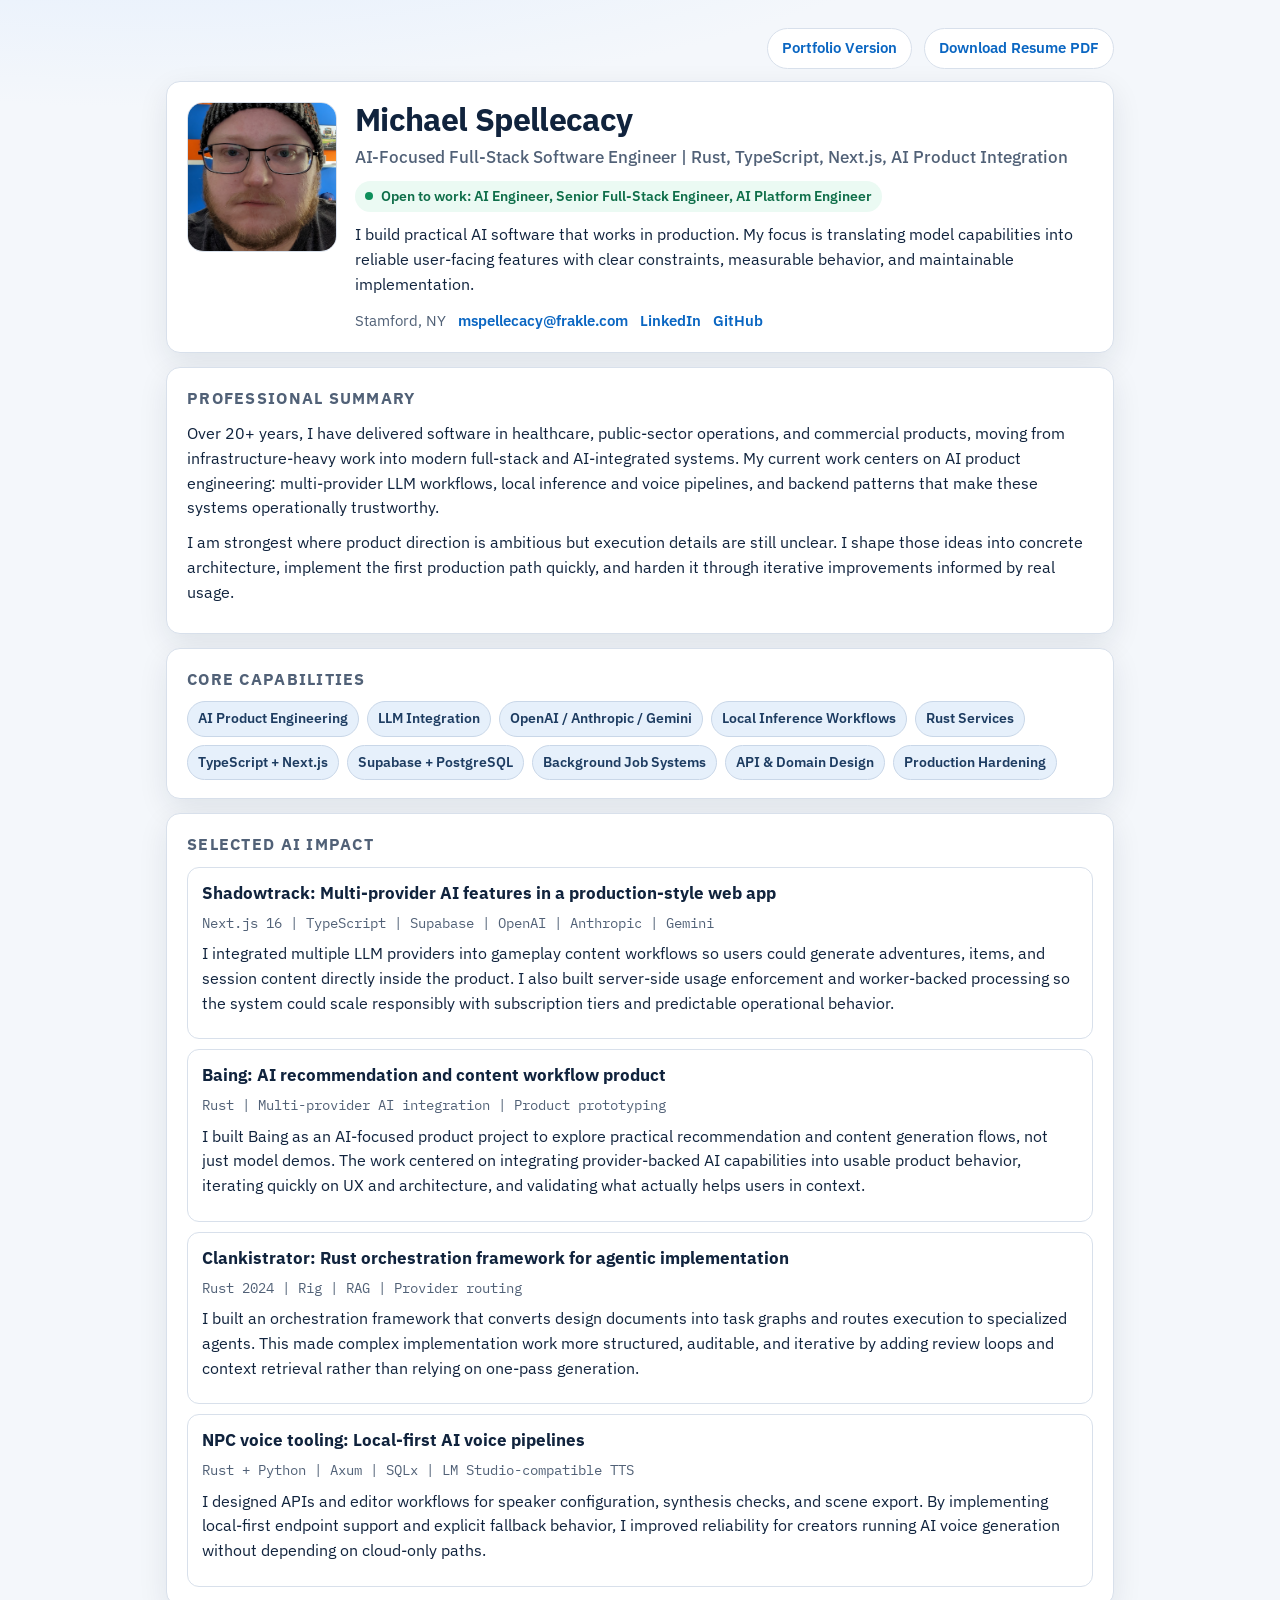
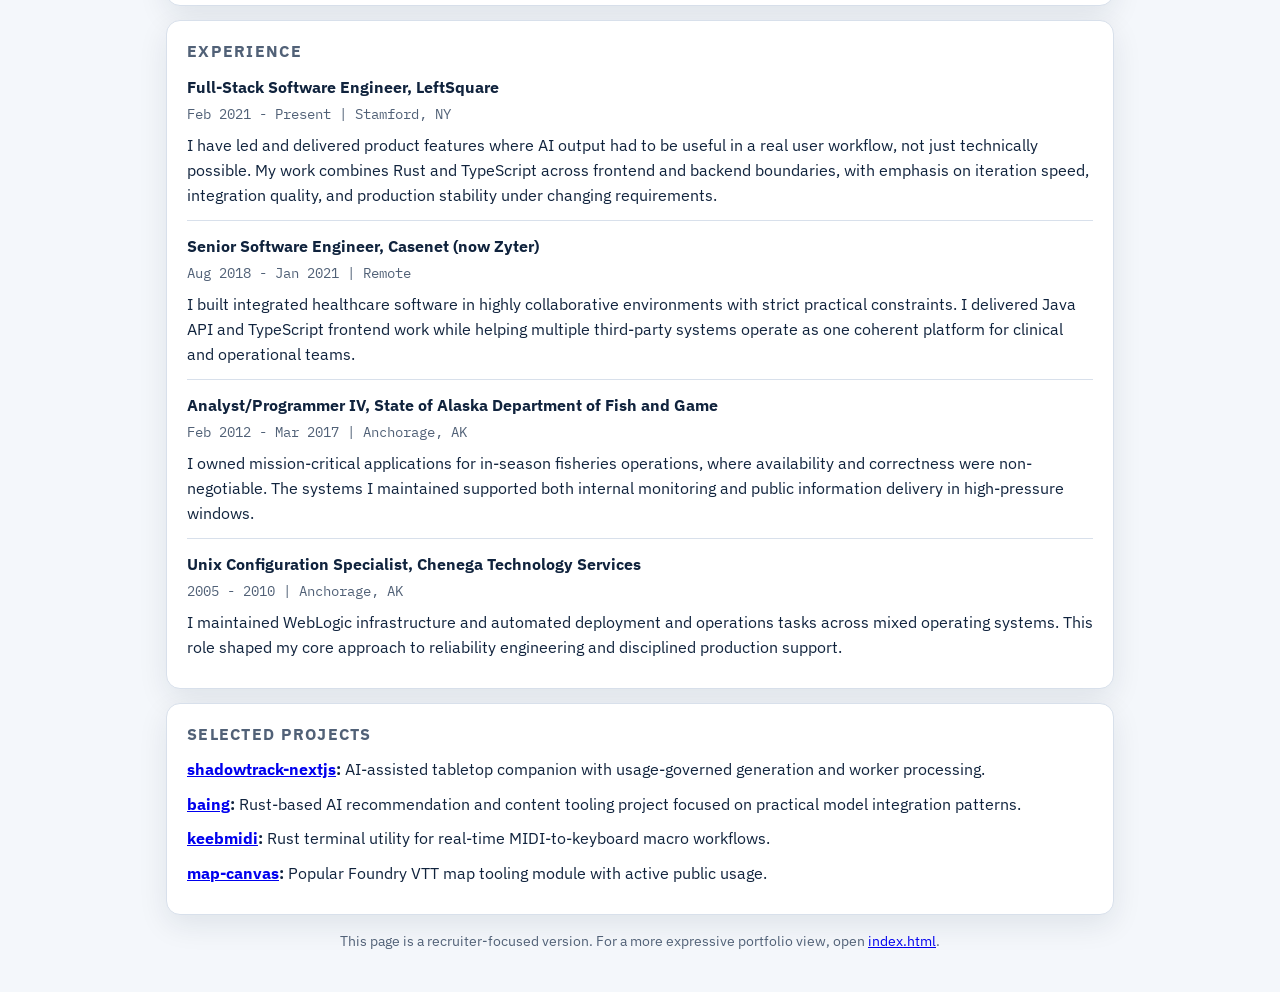
==== linked_in.html @ 3a1bc200 "AI-focused refactor." ====
<!DOCTYPE html>
<html lang="en">
<head>
    <meta charset="utf-8"/>
    <meta name="viewport" content="width=device-width, initial-scale=1"/>
    <meta name="description" content="LinkedIn-oriented resume profile for Michael Spellecacy, AI-focused full-stack software engineer."/>
    <meta name="robots" content="index,follow"/>
    <title>Michael Spellecacy | AI-Focused Software Engineer</title>
    <link rel="preconnect" href="https://fonts.googleapis.com">
    <link rel="preconnect" href="https://fonts.gstatic.com" crossorigin>
    <link href="https://fonts.googleapis.com/css2?family=IBM+Plex+Mono:wght@400;500&family=IBM+Plex+Sans:wght@400;500;600;700&display=swap" rel="stylesheet">
    <style>
        :root {
            --bg: #f4f7fb;
            --panel: #ffffff;
            --ink: #10233d;
            --muted: #516177;
            --line: #d8e0eb;
            --accent: #0a66c2;
            --accent-soft: #e6f0fb;
            --good: #0e8f5b;
            --radius: 14px;
            --shadow: 0 10px 30px rgba(13, 28, 51, 0.09);
        }

        * { box-sizing: border-box; }

        body {
            margin: 0;
            color: var(--ink);
            font-family: "IBM Plex Sans", "Avenir Next", "Segoe UI", sans-serif;
            background:
                radial-gradient(1300px 450px at 12% -8%, #dbeafe 0%, transparent 70%),
                radial-gradient(800px 320px at 90% -10%, #e2e8f0 0%, transparent 72%),
                var(--bg);
            line-height: 1.55;
        }

        .page {
            max-width: 980px;
            margin: 28px auto 40px;
            padding: 0 16px;
        }

        .topbar {
            display: flex;
            gap: 12px;
            flex-wrap: wrap;
            justify-content: flex-end;
            margin-bottom: 12px;
        }

        .topbar a {
            color: var(--accent);
            text-decoration: none;
            border: 1px solid var(--line);
            background: #fff;
            border-radius: 999px;
            padding: 8px 14px;
            font-weight: 600;
            font-size: 0.92rem;
        }

        .hero {
            display: grid;
            grid-template-columns: 150px 1fr;
            gap: 18px;
            background: var(--panel);
            border: 1px solid var(--line);
            border-radius: var(--radius);
            box-shadow: var(--shadow);
            padding: 20px;
        }

        .avatar {
            width: 150px;
            height: 150px;
            border-radius: 16px;
            object-fit: cover;
            border: 1px solid var(--line);
        }

        h1 {
            margin: 0;
            font-size: 2rem;
            line-height: 1.1;
            letter-spacing: -0.02em;
        }

        .headline {
            margin: 7px 0 10px;
            font-size: 1.07rem;
            color: var(--muted);
            font-weight: 500;
        }

        .status {
            display: inline-flex;
            align-items: center;
            gap: 8px;
            padding: 5px 10px;
            border-radius: 999px;
            background: #ebfaf3;
            color: #0e6e49;
            font-size: 0.88rem;
            font-weight: 600;
            margin-bottom: 10px;
        }

        .status::before {
            content: "";
            width: 8px;
            height: 8px;
            border-radius: 50%;
            background: var(--good);
        }

        .contact {
            display: flex;
            flex-wrap: wrap;
            gap: 12px;
            margin-top: 12px;
            color: var(--muted);
            font-size: 0.95rem;
        }

        .contact a {
            color: var(--accent);
            text-decoration: none;
            font-weight: 600;
        }

        section {
            background: var(--panel);
            border: 1px solid var(--line);
            border-radius: var(--radius);
            box-shadow: var(--shadow);
            margin-top: 14px;
            padding: 18px 20px;
        }

        h2 {
            margin: 0 0 10px;
            font-size: 1rem;
            text-transform: uppercase;
            letter-spacing: 0.08em;
            color: var(--muted);
        }

        p { margin: 0 0 10px; }

        .chips {
            display: flex;
            flex-wrap: wrap;
            gap: 8px;
        }

        .chip {
            border: 1px solid #c9d7e8;
            color: #1d3c61;
            background: var(--accent-soft);
            border-radius: 999px;
            font-size: 0.86rem;
            font-weight: 600;
            padding: 6px 10px;
        }

        .story {
            border: 1px solid var(--line);
            border-radius: 12px;
            padding: 13px 14px;
            margin-top: 10px;
            background: #fff;
        }

        .story h3 {
            margin: 0 0 5px;
            font-size: 1.04rem;
        }

        .story .meta {
            margin: 0 0 7px;
            color: var(--muted);
            font-size: 0.9rem;
            font-family: "IBM Plex Mono", "Consolas", monospace;
        }

        .experience {
            border-top: 1px solid var(--line);
            padding-top: 12px;
            margin-top: 12px;
        }

        .experience:first-of-type {
            border-top: 0;
            margin-top: 0;
            padding-top: 0;
        }

        .experience h3 {
            margin: 0 0 4px;
            font-size: 1.02rem;
        }

        .experience .meta {
            margin: 0 0 8px;
            color: var(--muted);
            font-size: 0.9rem;
            font-family: "IBM Plex Mono", "Consolas", monospace;
        }

        .foot {
            margin-top: 16px;
            color: var(--muted);
            text-align: center;
            font-size: 0.87rem;
        }

        @media (max-width: 760px) {
            .hero {
                grid-template-columns: 1fr;
            }

            .avatar {
                width: 110px;
                height: 110px;
            }

            h1 { font-size: 1.65rem; }
        }
    </style>
</head>
<body>
    <main class="page">
        <div class="topbar">
            <a href="index.html">Portfolio Version</a>
            <a href="resume.pdf">Download Resume PDF</a>
        </div>

        <header class="hero" id="top">
            <img class="avatar" src="assets/img/profile.png" alt="Michael Spellecacy profile photo"/>
            <div>
                <h1>Michael Spellecacy</h1>
                <p class="headline">AI-Focused Full-Stack Software Engineer | Rust, TypeScript, Next.js, AI Product Integration</p>
                <div class="status">Open to work: AI Engineer, Senior Full-Stack Engineer, AI Platform Engineer</div>
                <p>I build practical AI software that works in production. My focus is translating model capabilities into reliable user-facing features with clear constraints, measurable behavior, and maintainable implementation.</p>
                <div class="contact">
                    <span>Stamford, NY</span>
                    <a href="mailto:mspellecacy@frakle.com">mspellecacy@frakle.com</a>
                    <a href="https://www.linkedin.com/in/michaelspellecacy/">LinkedIn</a>
                    <a href="https://github.com/mspellecacy">GitHub</a>
                </div>
            </div>
        </header>

        <section>
            <h2>Professional Summary</h2>
            <p>Over 20+ years, I have delivered software in healthcare, public-sector operations, and commercial products, moving from infrastructure-heavy work into modern full-stack and AI-integrated systems. My current work centers on AI product engineering: multi-provider LLM workflows, local inference and voice pipelines, and backend patterns that make these systems operationally trustworthy.</p>
            <p>I am strongest where product direction is ambitious but execution details are still unclear. I shape those ideas into concrete architecture, implement the first production path quickly, and harden it through iterative improvements informed by real usage.</p>
        </section>

        <section>
            <h2>Core Capabilities</h2>
            <div class="chips">
                <span class="chip">AI Product Engineering</span>
                <span class="chip">LLM Integration</span>
                <span class="chip">OpenAI / Anthropic / Gemini</span>
                <span class="chip">Local Inference Workflows</span>
                <span class="chip">Rust Services</span>
                <span class="chip">TypeScript + Next.js</span>
                <span class="chip">Supabase + PostgreSQL</span>
                <span class="chip">Background Job Systems</span>
                <span class="chip">API & Domain Design</span>
                <span class="chip">Production Hardening</span>
            </div>
        </section>

        <section>
            <h2>Selected AI Impact</h2>

            <article class="story">
                <h3>Shadowtrack: Multi-provider AI features in a production-style web app</h3>
                <p class="meta">Next.js 16 | TypeScript | Supabase | OpenAI | Anthropic | Gemini</p>
                <p>I integrated multiple LLM providers into gameplay content workflows so users could generate adventures, items, and session content directly inside the product. I also built server-side usage enforcement and worker-backed processing so the system could scale responsibly with subscription tiers and predictable operational behavior.</p>
            </article>

            <article class="story">
                <h3>Baing: AI recommendation and content workflow product</h3>
                <p class="meta">Rust | Multi-provider AI integration | Product prototyping</p>
                <p>I built Baing as an AI-focused product project to explore practical recommendation and content generation flows, not just model demos. The work centered on integrating provider-backed AI capabilities into usable product behavior, iterating quickly on UX and architecture, and validating what actually helps users in context.</p>
            </article>

            <article class="story">
                <h3>Clankistrator: Rust orchestration framework for agentic implementation</h3>
                <p class="meta">Rust 2024 | Rig | RAG | Provider routing</p>
                <p>I built an orchestration framework that converts design documents into task graphs and routes execution to specialized agents. This made complex implementation work more structured, auditable, and iterative by adding review loops and context retrieval rather than relying on one-pass generation.</p>
            </article>

            <article class="story">
                <h3>NPC voice tooling: Local-first AI voice pipelines</h3>
                <p class="meta">Rust + Python | Axum | SQLx | LM Studio-compatible TTS</p>
                <p>I designed APIs and editor workflows for speaker configuration, synthesis checks, and scene export. By implementing local-first endpoint support and explicit fallback behavior, I improved reliability for creators running AI voice generation without depending on cloud-only paths.</p>
            </article>
        </section>

        <section>
            <h2>Experience</h2>

            <div class="experience">
                <h3>Full-Stack Software Engineer, LeftSquare</h3>
                <p class="meta">Feb 2021 - Present | Stamford, NY</p>
                <p>I have led and delivered product features where AI output had to be useful in a real user workflow, not just technically possible. My work combines Rust and TypeScript across frontend and backend boundaries, with emphasis on iteration speed, integration quality, and production stability under changing requirements.</p>
            </div>

            <div class="experience">
                <h3>Senior Software Engineer, Casenet (now Zyter)</h3>
                <p class="meta">Aug 2018 - Jan 2021 | Remote</p>
                <p>I built integrated healthcare software in highly collaborative environments with strict practical constraints. I delivered Java API and TypeScript frontend work while helping multiple third-party systems operate as one coherent platform for clinical and operational teams.</p>
            </div>

            <div class="experience">
                <h3>Analyst/Programmer IV, State of Alaska Department of Fish and Game</h3>
                <p class="meta">Feb 2012 - Mar 2017 | Anchorage, AK</p>
                <p>I owned mission-critical applications for in-season fisheries operations, where availability and correctness were non-negotiable. The systems I maintained supported both internal monitoring and public information delivery in high-pressure windows.</p>
            </div>

            <div class="experience">
                <h3>Unix Configuration Specialist, Chenega Technology Services</h3>
                <p class="meta">2005 - 2010 | Anchorage, AK</p>
                <p>I maintained WebLogic infrastructure and automated deployment and operations tasks across mixed operating systems. This role shaped my core approach to reliability engineering and disciplined production support.</p>
            </div>
        </section>

        <section>
            <h2>Selected Projects</h2>
            <p><strong><a href="https://github.com/mspellecacy/shadowtrack-nextjs">shadowtrack-nextjs</a>:</strong> AI-assisted tabletop companion with usage-governed generation and worker processing.</p>
            <p><strong><a href="https://github.com/mspellecacy/baing">baing</a>:</strong> Rust-based AI recommendation and content tooling project focused on practical model integration patterns.</p>
            <p><strong><a href="https://github.com/mspellecacy/keebmidi">keebmidi</a>:</strong> Rust terminal utility for real-time MIDI-to-keyboard macro workflows.</p>
            <p><strong><a href="https://github.com/mspellecacy/map-canvas">map-canvas</a>:</strong> Popular Foundry VTT map tooling module with active public usage.</p>
        </section>

        <p class="foot">This page is a recruiter-focused version. For a more expressive portfolio view, open <a href="index.html">index.html</a>.</p>
    </main>
</body>
</html>
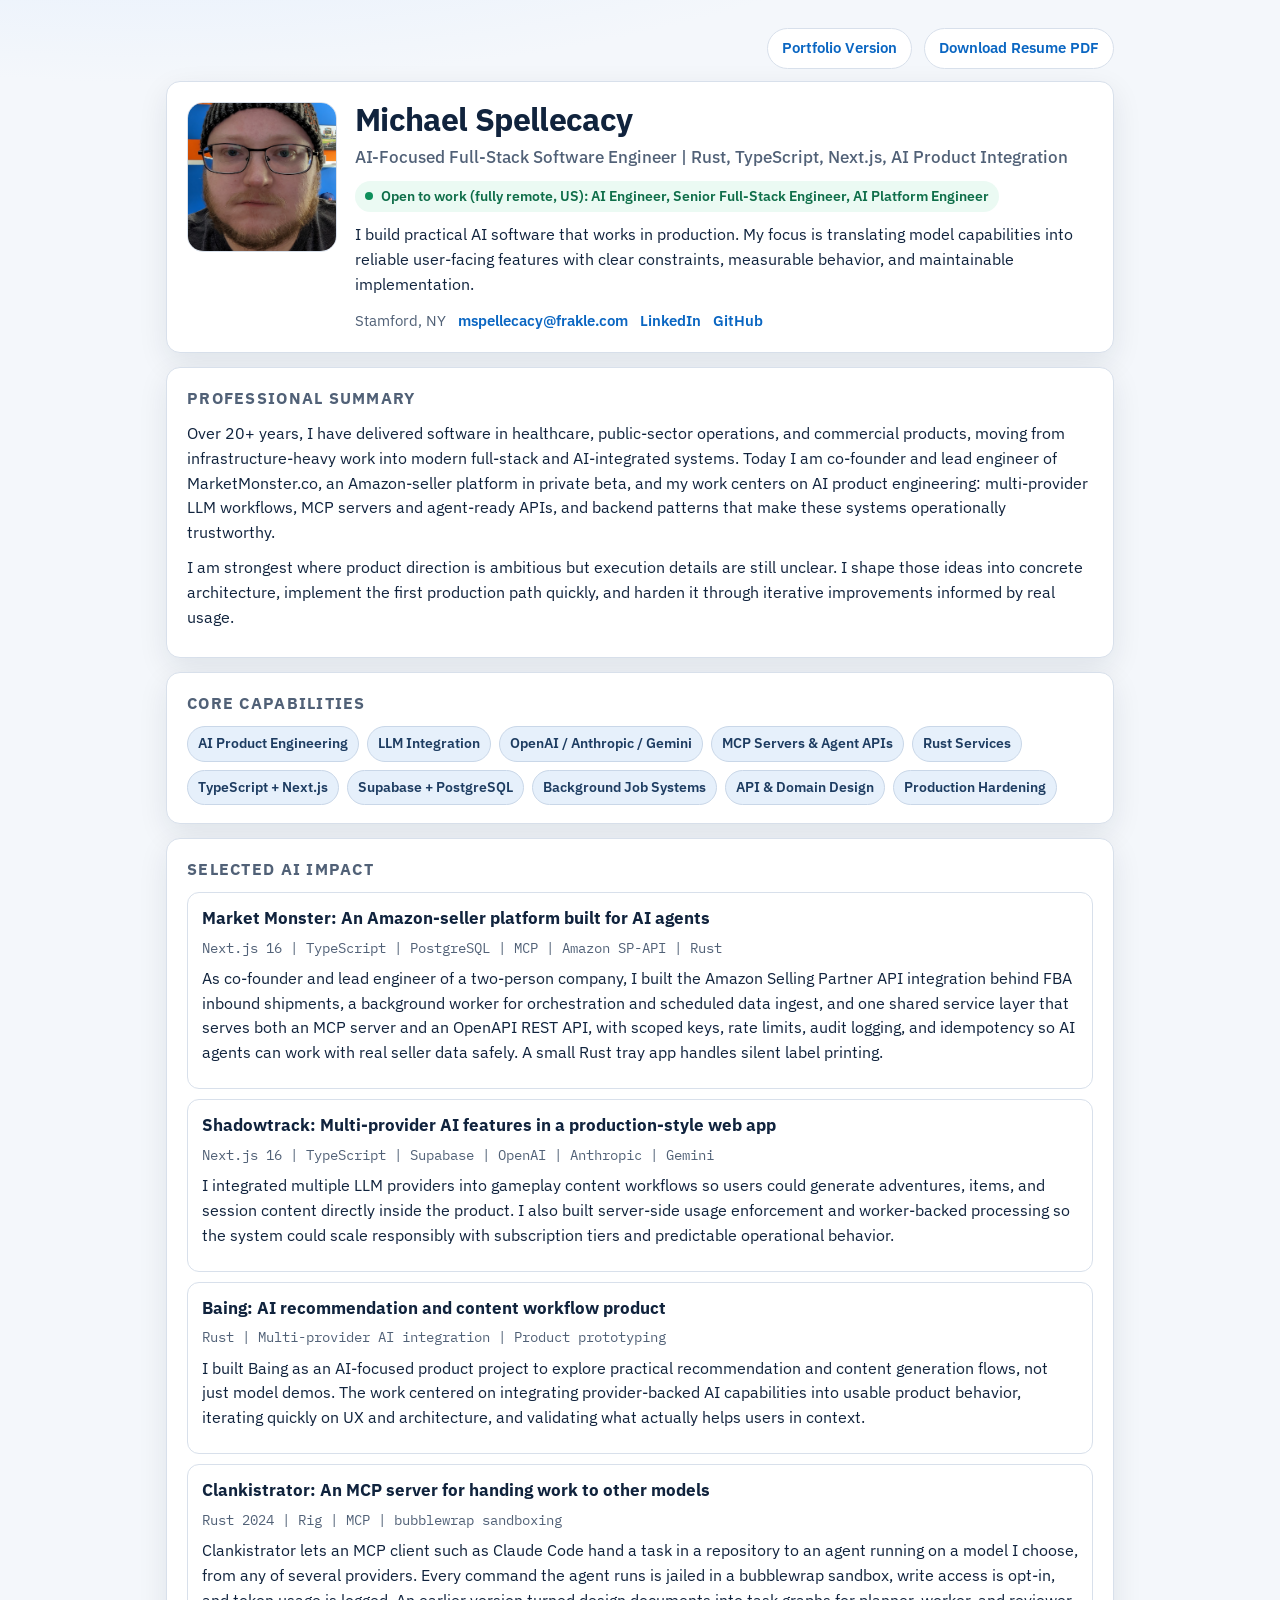
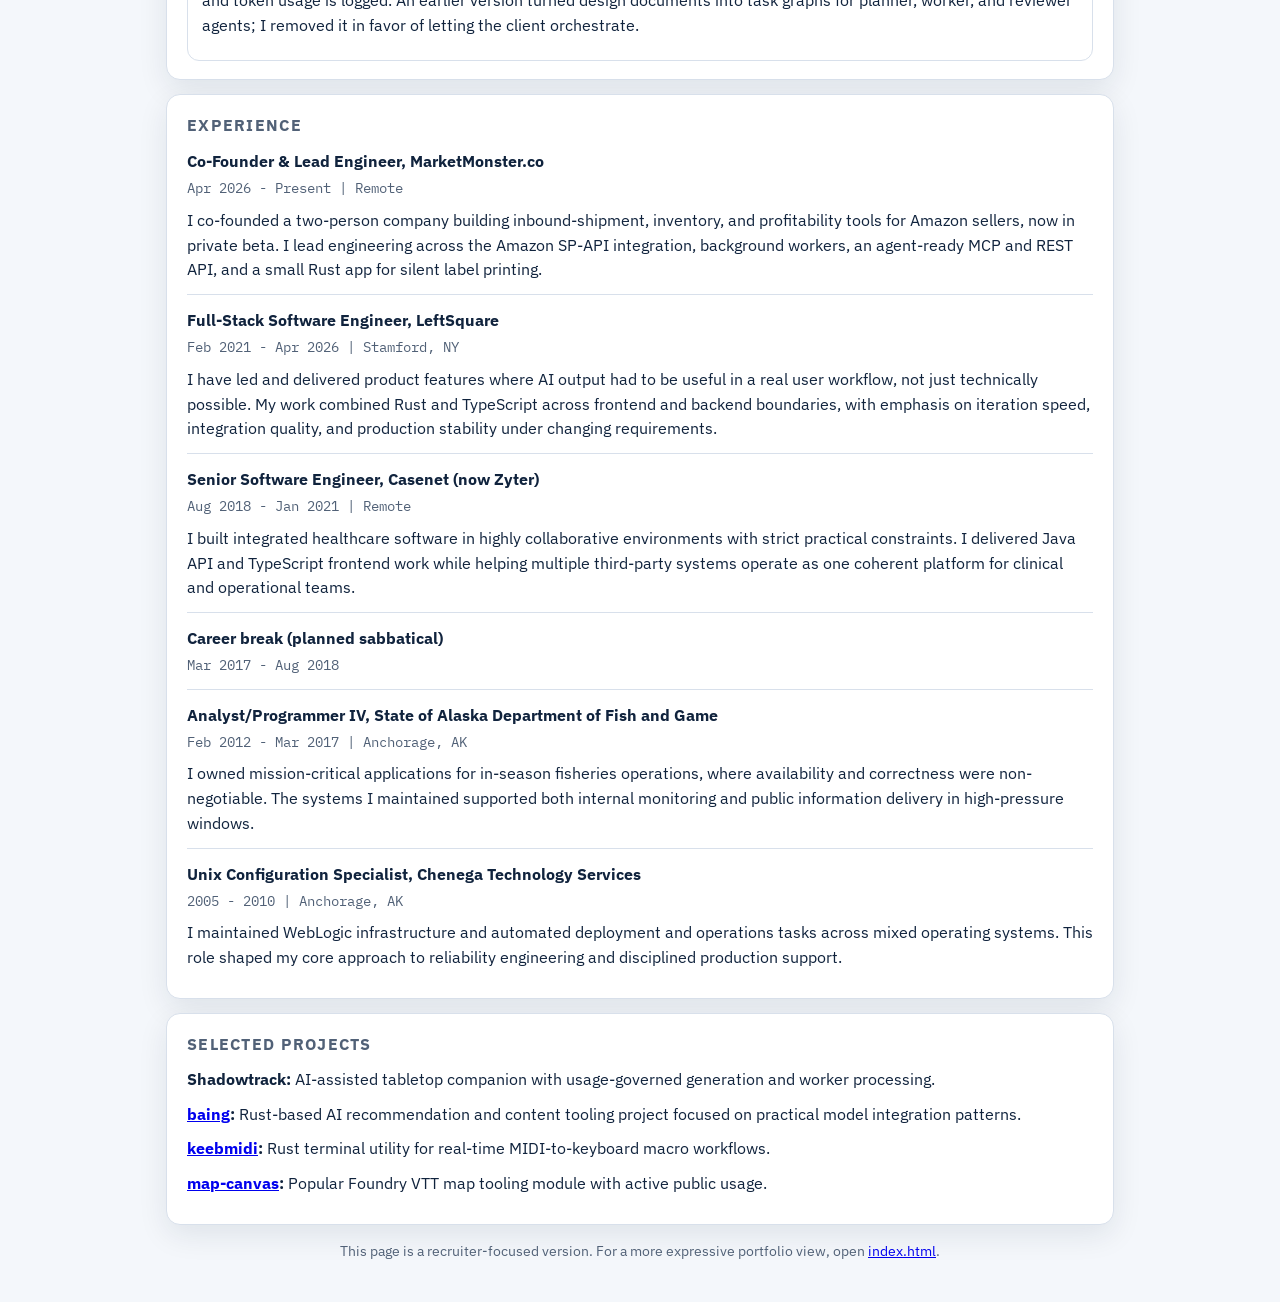
==== commit 60cb1c3f: "Refresh recruiter page and site details - linked_in.html: add Market Monster (story and experience)," ====
--- a/linked_in.html
+++ b/linked_in.html
@@ -242,7 +242,7 @@
             <div>
                 <h1>Michael Spellecacy</h1>
                 <p class="headline">AI-Focused Full-Stack Software Engineer | Rust, TypeScript, Next.js, AI Product Integration</p>
-                <div class="status">Open to work: AI Engineer, Senior Full-Stack Engineer, AI Platform Engineer</div>
+                <div class="status">Open to work (fully remote, US): AI Engineer, Senior Full-Stack Engineer, AI Platform Engineer</div>
                 <p>I build practical AI software that works in production. My focus is translating model capabilities into reliable user-facing features with clear constraints, measurable behavior, and maintainable implementation.</p>
                 <div class="contact">
                     <span>Stamford, NY</span>
@@ -255,7 +255,7 @@
 
         <section>
             <h2>Professional Summary</h2>
-            <p>Over 20+ years, I have delivered software in healthcare, public-sector operations, and commercial products, moving from infrastructure-heavy work into modern full-stack and AI-integrated systems. My current work centers on AI product engineering: multi-provider LLM workflows, local inference and voice pipelines, and backend patterns that make these systems operationally trustworthy.</p>
+            <p>Over 20+ years, I have delivered software in healthcare, public-sector operations, and commercial products, moving from infrastructure-heavy work into modern full-stack and AI-integrated systems. Today I am co-founder and lead engineer of MarketMonster.co, an Amazon-seller platform in private beta, and my work centers on AI product engineering: multi-provider LLM workflows, MCP servers and agent-ready APIs, and backend patterns that make these systems operationally trustworthy.</p>
             <p>I am strongest where product direction is ambitious but execution details are still unclear. I shape those ideas into concrete architecture, implement the first production path quickly, and harden it through iterative improvements informed by real usage.</p>
         </section>
 
@@ -265,7 +265,7 @@
                 <span class="chip">AI Product Engineering</span>
                 <span class="chip">LLM Integration</span>
                 <span class="chip">OpenAI / Anthropic / Gemini</span>
-                <span class="chip">Local Inference Workflows</span>
+                <span class="chip">MCP Servers &amp; Agent APIs</span>
                 <span class="chip">Rust Services</span>
                 <span class="chip">TypeScript + Next.js</span>
                 <span class="chip">Supabase + PostgreSQL</span>
@@ -279,6 +279,12 @@
             <h2>Selected AI Impact</h2>
 
             <article class="story">
+                <h3>Market Monster: An Amazon-seller platform built for AI agents</h3>
+                <p class="meta">Next.js 16 | TypeScript | PostgreSQL | MCP | Amazon SP-API | Rust</p>
+                <p>As co-founder and lead engineer of a two-person company, I built the Amazon Selling Partner API integration behind FBA inbound shipments, a background worker for orchestration and scheduled data ingest, and one shared service layer that serves both an MCP server and an OpenAPI REST API, with scoped keys, rate limits, audit logging, and idempotency so AI agents can work with real seller data safely. A small Rust tray app handles silent label printing.</p>
+            </article>
+
+            <article class="story">
                 <h3>Shadowtrack: Multi-provider AI features in a production-style web app</h3>
                 <p class="meta">Next.js 16 | TypeScript | Supabase | OpenAI | Anthropic | Gemini</p>
                 <p>I integrated multiple LLM providers into gameplay content workflows so users could generate adventures, items, and session content directly inside the product. I also built server-side usage enforcement and worker-backed processing so the system could scale responsibly with subscription tiers and predictable operational behavior.</p>
@@ -291,25 +297,25 @@
             </article>
 
             <article class="story">
-                <h3>Clankistrator: Rust orchestration framework for agentic implementation</h3>
-                <p class="meta">Rust 2024 | Rig | RAG | Provider routing</p>
-                <p>I built an orchestration framework that converts design documents into task graphs and routes execution to specialized agents. This made complex implementation work more structured, auditable, and iterative by adding review loops and context retrieval rather than relying on one-pass generation.</p>
+                <h3>Clankistrator: An MCP server for handing work to other models</h3>
+                <p class="meta">Rust 2024 | Rig | MCP | bubblewrap sandboxing</p>
+                <p>Clankistrator lets an MCP client such as Claude Code hand a task in a repository to an agent running on a model I choose, from any of several providers. Every command the agent runs is jailed in a bubblewrap sandbox, write access is opt-in, and token usage is logged. An earlier version turned design documents into task graphs for planner, worker, and reviewer agents; I removed it in favor of letting the client orchestrate.</p>
             </article>
-
-            <article class="story">
-                <h3>NPC voice tooling: Local-first AI voice pipelines</h3>
-                <p class="meta">Rust + Python | Axum | SQLx | LM Studio-compatible TTS</p>
-                <p>I designed APIs and editor workflows for speaker configuration, synthesis checks, and scene export. By implementing local-first endpoint support and explicit fallback behavior, I improved reliability for creators running AI voice generation without depending on cloud-only paths.</p>
-            </article>
         </section>
 
         <section>
             <h2>Experience</h2>
 
             <div class="experience">
+                <h3>Co-Founder &amp; Lead Engineer, MarketMonster.co</h3>
+                <p class="meta">Apr 2026 - Present | Remote</p>
+                <p>I co-founded a two-person company building inbound-shipment, inventory, and profitability tools for Amazon sellers, now in private beta. I lead engineering across the Amazon SP-API integration, background workers, an agent-ready MCP and REST API, and a small Rust app for silent label printing.</p>
+            </div>
+
+            <div class="experience">
                 <h3>Full-Stack Software Engineer, LeftSquare</h3>
-                <p class="meta">Feb 2021 - Present | Stamford, NY</p>
-                <p>I have led and delivered product features where AI output had to be useful in a real user workflow, not just technically possible. My work combines Rust and TypeScript across frontend and backend boundaries, with emphasis on iteration speed, integration quality, and production stability under changing requirements.</p>
+                <p class="meta">Feb 2021 - Apr 2026 | Stamford, NY</p>
+                <p>I have led and delivered product features where AI output had to be useful in a real user workflow, not just technically possible. My work combined Rust and TypeScript across frontend and backend boundaries, with emphasis on iteration speed, integration quality, and production stability under changing requirements.</p>
             </div>
 
             <div class="experience">
@@ -319,6 +325,11 @@
             </div>
 
             <div class="experience">
+                <h3>Career break (planned sabbatical)</h3>
+                <p class="meta">Mar 2017 - Aug 2018</p>
+            </div>
+
+            <div class="experience">
                 <h3>Analyst/Programmer IV, State of Alaska Department of Fish and Game</h3>
                 <p class="meta">Feb 2012 - Mar 2017 | Anchorage, AK</p>
                 <p>I owned mission-critical applications for in-season fisheries operations, where availability and correctness were non-negotiable. The systems I maintained supported both internal monitoring and public information delivery in high-pressure windows.</p>
@@ -333,7 +344,7 @@
 
         <section>
             <h2>Selected Projects</h2>
-            <p><strong><a href="https://github.com/mspellecacy/shadowtrack-nextjs">shadowtrack-nextjs</a>:</strong> AI-assisted tabletop companion with usage-governed generation and worker processing.</p>
+            <p><strong>Shadowtrack:</strong> AI-assisted tabletop companion with usage-governed generation and worker processing.</p>
             <p><strong><a href="https://github.com/mspellecacy/baing">baing</a>:</strong> Rust-based AI recommendation and content tooling project focused on practical model integration patterns.</p>
             <p><strong><a href="https://github.com/mspellecacy/keebmidi">keebmidi</a>:</strong> Rust terminal utility for real-time MIDI-to-keyboard macro workflows.</p>
             <p><strong><a href="https://github.com/mspellecacy/map-canvas">map-canvas</a>:</strong> Popular Foundry VTT map tooling module with active public usage.</p>
